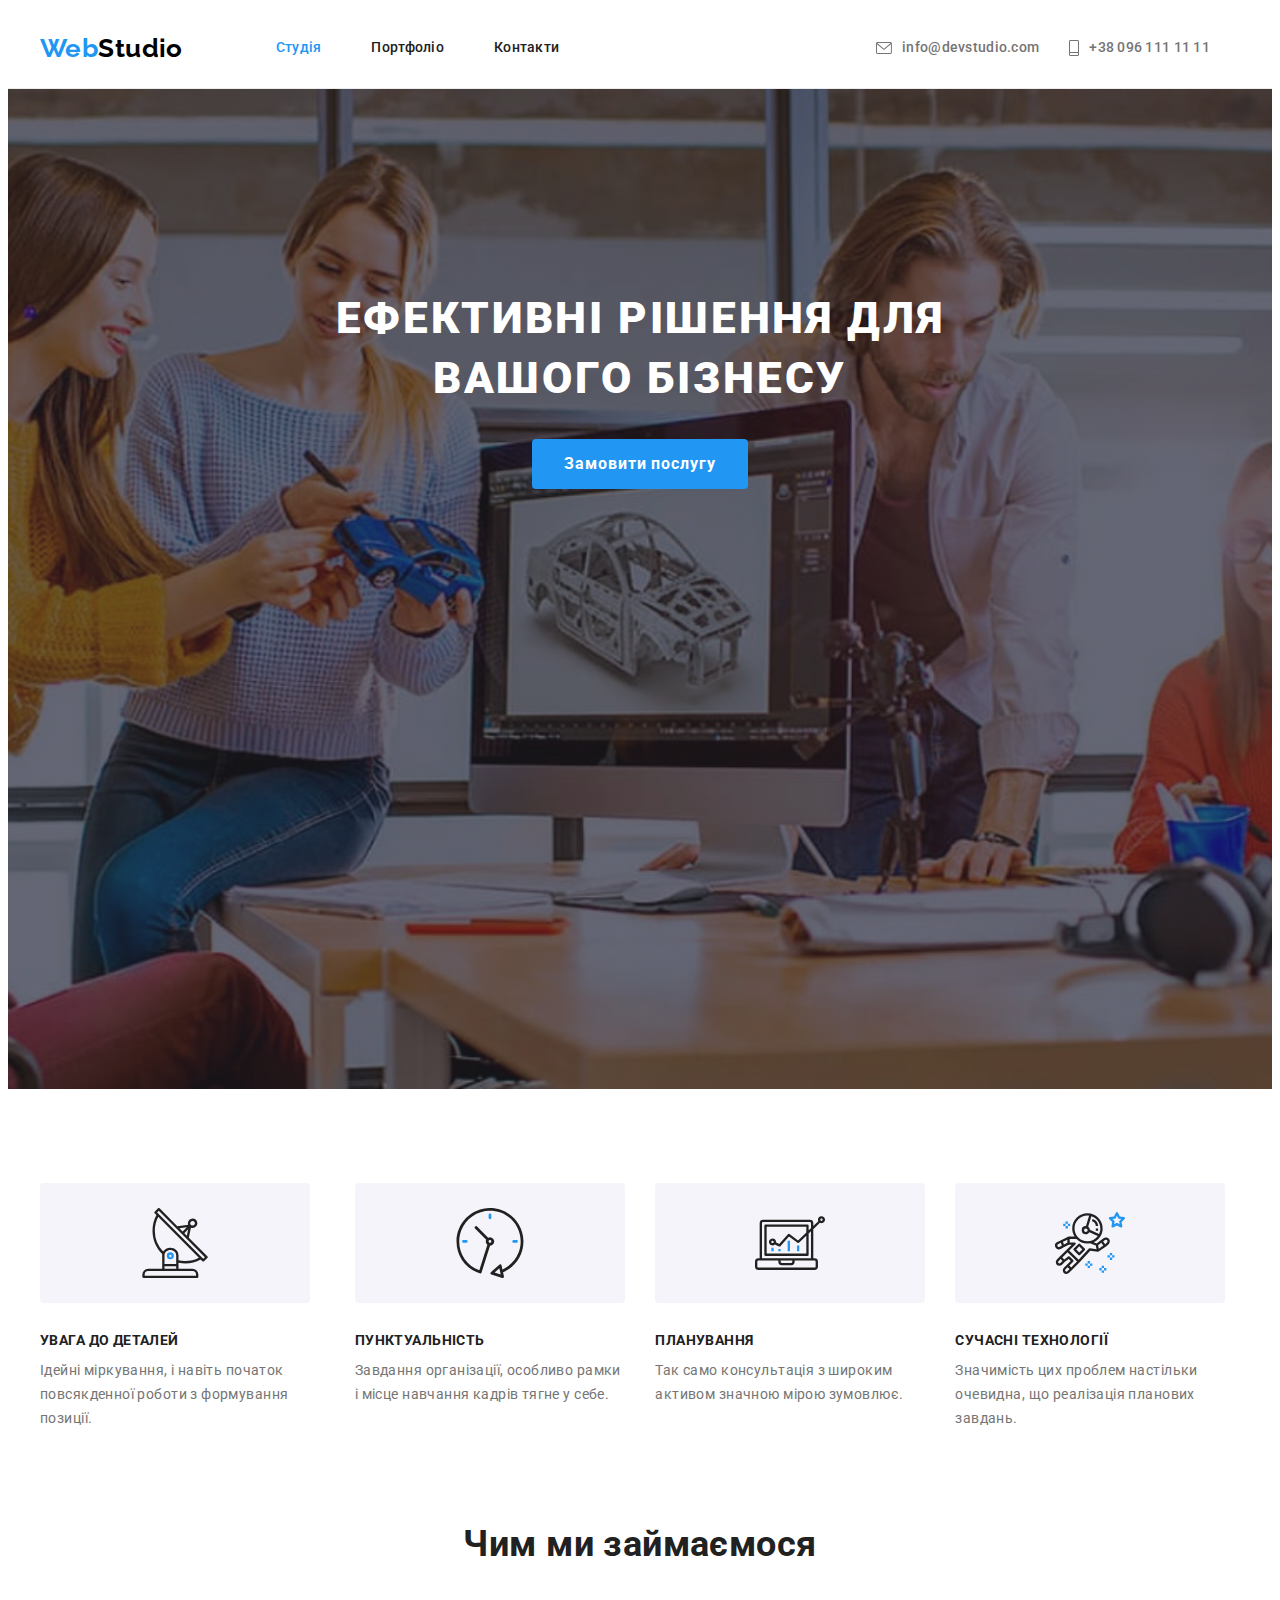
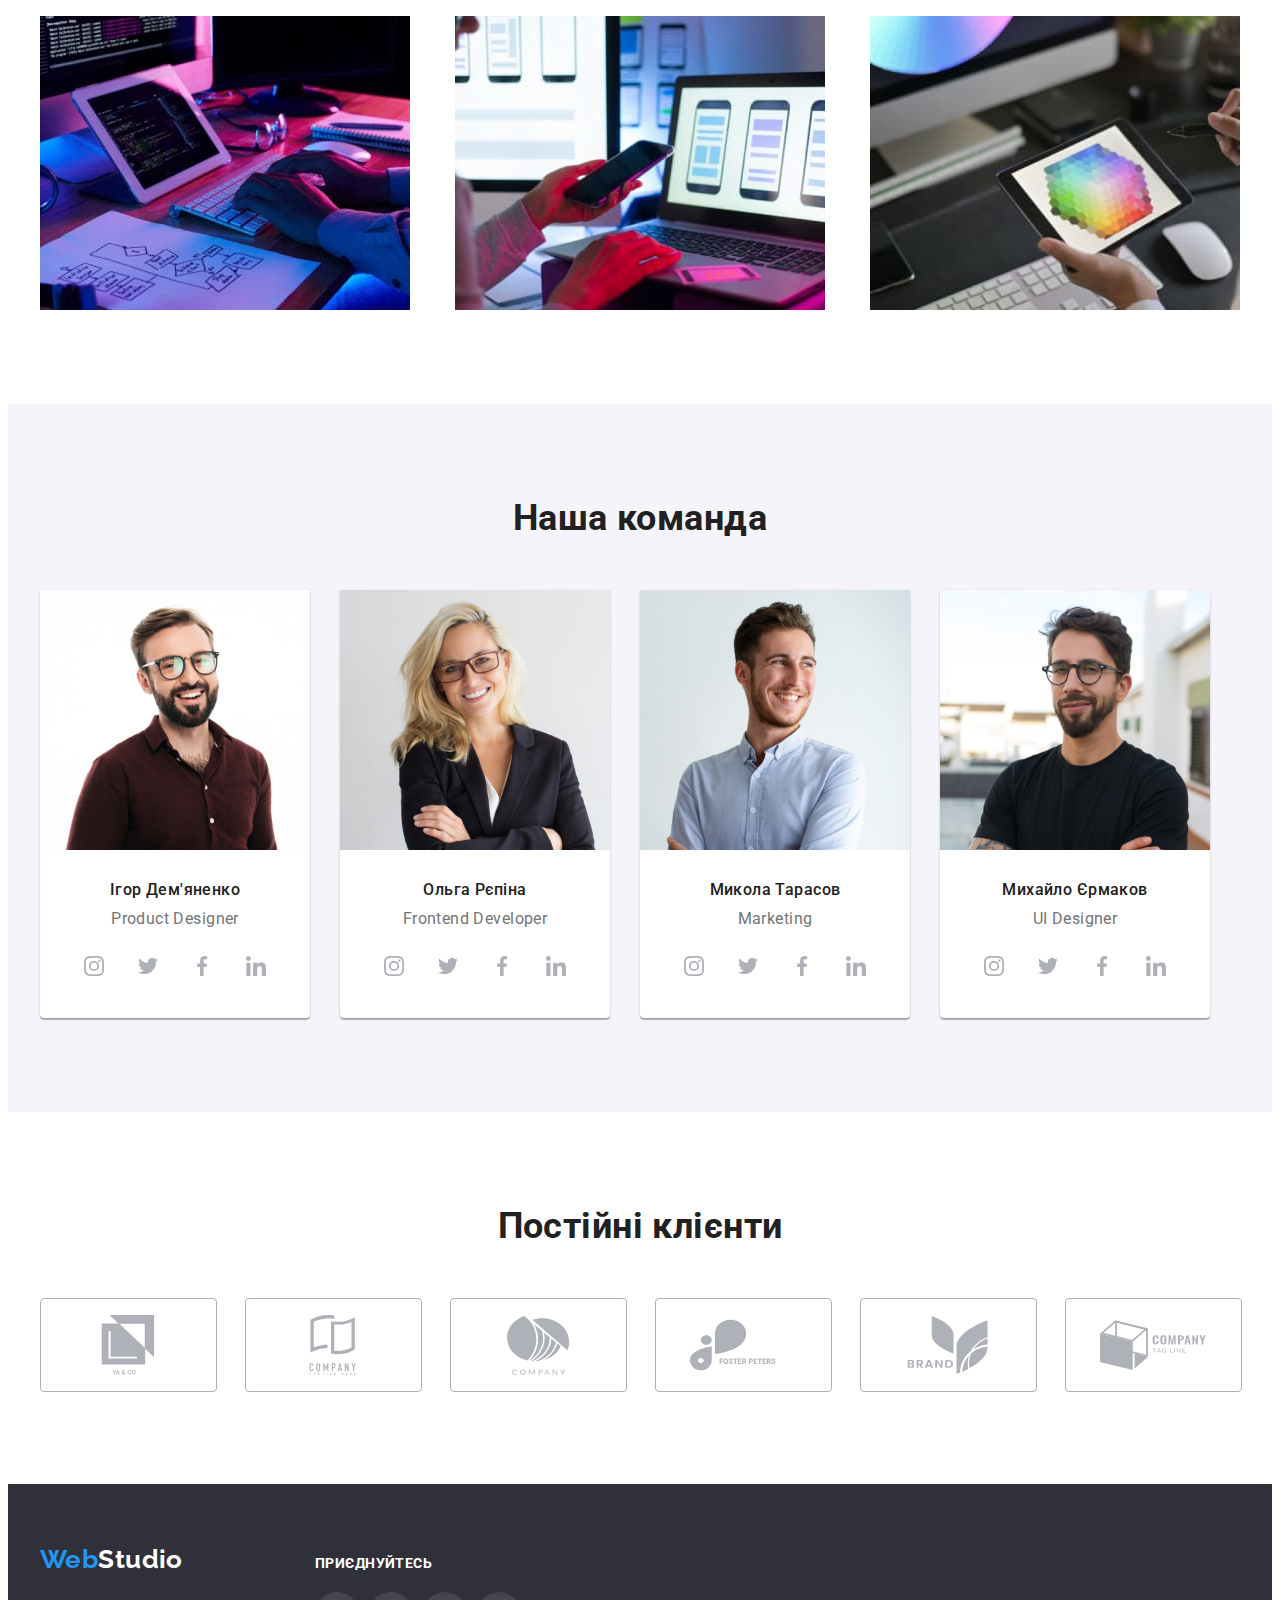
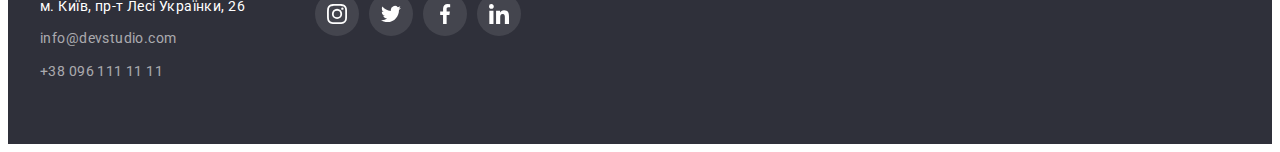
==== index.html @ 327510e9 "goit-markup-hw-05" ====
<!DOCTYPE html>
<html lang="uk">
  <head>
    <meta charset="UTF-8" />
    <meta http-equiv="X-UA-Compatible" content="IE=edge" />
    <meta name="viewport" content="width=device-width, initial-scale=1.0" />
    <title>WebStudio&#128293;</title>

    <link rel="preconnect" href="https://fonts.googleapis.com" />
    <link rel="preconnect" href="https://fonts.gstatic.com" crossorigin />
    <link
      href="https://fonts.googleapis.com/css2?family=Raleway:wght@700&family=Roboto:wght@400;500;700;900&display=swap"
      rel="stylesheet"
    />
    <link
      rel="stylesheet"
      href="https://cdnjs.cloudflare.com/ajax/libs/modern-normalize/1.1.0/modern-normalize.min.css"
      integrity="sha512-wpPYUAdjBVSE4KJnH1VR1HeZfpl1ub8YT/NKx4PuQ5NmX2tKuGu6U/JRp5y+Y8XG2tV+wKQpNHVUX03MfMFn9Q=="
      crossorigin="anonymous"
      referrerpolicy="no-referrer"
    />

    <link rel="stylesheet" href="./css/styles.css" />
  </head>
  <body>
    <header class="header">
      <div class="container header-container">
        <nav class="nav-container">
          <a href="./index.html" lang="en" class="logo"
            >Web<span class="logo-part">Studio</span></a
          >

          <ul class="site-nav list">
            <li class="site-nav-item">
              <a href="./index.html" class="nav-link current-page">Студія</a>
            </li>
            <li class="site-nav-item">
              <a href="./portfolio.html" class="nav-link">Портфоліо</a>
            </li>
            <li class="site-nav-item">
              <a href="#" class="nav-link">Контакти</a>
            </li>
          </ul>
        </nav>

        <ul class="header-contact list">
          <li class="site-nav-link">
            <a href="mailto:info@devstudio.com" lang="en" class="address-item">
              <svg class="icon" width="16" height="12">
                <use href="./img/icons.svg#icon-mail"></use>
              </svg>
              info@devstudio.com</a
            >
          </li>
          <li class="site-nav-link">
            <a href="tel:+380961111111" class="address-item">
              <svg class="icon" width="10" height="16">
                <use href="./img/icons.svg#icon-phone"></use>
              </svg>
              +38 096 111 11 11</a
            >
          </li>
        </ul>
      </div>
    </header>

    <main>
      <section class="section hero">
        <div class="container">
          <h1 class="hero-title uppercase">
            Ефективні рішення для<br />
            вашого бізнесу
          </h1>
          <button type="button" class="hero-button">Замовити послугу</button>
        </div>
      </section>

      <section class="section">
        <div class="container">
          <h2 class="visually-hidden">Переваги</h2>
          <ul class="benefits-item list">
            <li class="benefits-list">
              <div class="befits-icon">
                <svg class="icon" width="70" height="70">
                  <use href="./img/icons.svg#icon-antena"></use>
                </svg>
              </div>
              <h3 class="benefits-title uppercase">Увага до деталей</h3>
              <p class="benefits-secondary-text">
                Ідейні міркування, і навіть початок повсякденної роботи з
                формування позиції.
              </p>
            </li>
            <li class="benefits-list">
              <div class="befits-icon">
                <svg class="icon" width="70" height="70">
                  <use href="./img/icons.svg#icon-clock"></use>
                </svg>
              </div>
              <h3 class="benefits-title uppercase">Пунктуальність</h3>
              <p class="benefits-secondary-text">
                Завдання організації, особливо рамки і місце навчання кадрів
                тягне у себе.
              </p>
            </li>
            <li class="benefits-list">
              <div class="befits-icon">
                <svg class="icon" width="70" height="70">
                  <use href="./img/icons.svg#icon-diagram"></use>
                </svg>
              </div>
              <h3 class="benefits-title uppercase">Планування</h3>
              <p class="benefits-secondary-text">
                Так само консультація з широким активом значною мірою зумовлює.
              </p>
            </li>
            <li class="benefits-list">
              <div class="befits-icon">
                <svg class="icon" width="70" height="70">
                  <use href="./img/icons.svg#icon-astronaut"></use>
                </svg>
              </div>
              <h3 class="benefits-title uppercase">Сучасні технології</h3>
              <p class="benefits-secondary-text">
                Значимість цих проблем настільки очевидна, що реалізація
                планових завдань.
              </p>
            </li>
          </ul>
        </div>
      </section>

      <section class="section section-galery">
        <div class="container">
          <h2 class="section-title">Чим ми займаємося</h2>

          <ul class="galery list">
            <li>
              <img
                src="./img/box-img-1.jpg"
                alt="людина набирає код на пк"
                width="370"
                height="294"
              />
            </li>
            <li>
              <img
                src="./img/box-img-2.jpg"
                alt="розробка мобільних додатків"
                width="370"
                height="294"
              />
            </li>
            <li>
              <img
                src="./img/box-img-3.jpg"
                alt="людина обирає палітру"
                width="370"
                height="294"
              />
            </li>
          </ul>
        </div>
      </section>

      <section class="section section-command">
        <div class="container">
          <h2 class="section-title">Наша команда</h2>

          <ul class="team-img list">
            <li class="card">
              <img
                src="./img/team-img-1.jpg"
                alt="фото чоловіка"
                width="270"
                height="260"
              />
              <div class="team-cards">
                <h3 class="card-title">Ігор Дем'яненко</h3>
                <p class="card-item" lang="en">Product Designer</p>
                <ul class="team-soc-list list">
                  <li class="team-soc-item">
                    <a
                      class="team-soc-link"
                      href="#"
                      rel="nofollow noopener noreferrer"
                      target="_blank"
                    >
                      <svg class="team-soc-icon" width="20" height="20">
                        <use href="./img/icons.svg#icon-instagram"></use>
                      </svg>
                    </a>
                  </li>
                  <li class="team-soc-item">
                    <a
                      class="team-soc-link"
                      href="#"
                      rel="nofollow noopener noreferrer"
                      target="_blank"
                    >
                      <svg class="team-soc-icon" width="20" height="20">
                        <use href="./img/icons.svg#icon-twitter"></use>
                      </svg>
                    </a>
                  </li>
                  <li class="team-soc-item">
                    <a
                      class="team-soc-link"
                      href="#"
                      rel="nofollow noopener noreferrer"
                      target="_blank"
                    >
                      <svg class="team-soc-icon" width="20" height="20">
                        <use href="./img/icons.svg#icon-facebook"></use>
                      </svg>
                    </a>
                  </li>
                  <li class="team-soc-item">
                    <a
                      class="team-soc-link"
                      href="#"
                      rel="nofollow noopener noreferrer"
                      target="_blank"
                    >
                      <svg class="team-soc-icon" width="20" height="20">
                        <use href="./img/icons.svg#icon-linkedin"></use>
                      </svg>
                    </a>
                  </li>
                </ul>
              </div>
            </li>
            <li class="card">
              <img
                src="./img/team-img-2.jpg"
                alt="фото жінки"
                width="270"
                height="260"
              />
              <div class="team-cards">
                <h3 class="card-title">Ольга Рєпіна</h3>
                <p class="card-item" lang="en">Frontend Developer</p>
                <ul class="team-soc-list list">
                  <li class="team-soc-item">
                    <a
                      class="team-soc-link"
                      href="#"
                      rel="nofollow noopener noreferrer"
                      target="_blank"
                    >
                      <svg class="team-soc-icon" width="20" height="20">
                        <use href="./img/icons.svg#icon-instagram"></use>
                      </svg>
                    </a>
                  </li>
                  <li class="team-soc-item">
                    <a
                      class="team-soc-link"
                      href="#"
                      rel="nofollow noopener noreferrer"
                      target="_blank"
                    >
                      <svg class="team-soc-icon" width="20" height="20">
                        <use href="./img/icons.svg#icon-twitter"></use>
                      </svg>
                    </a>
                  </li>
                  <li class="team-soc-item">
                    <a
                      class="team-soc-link"
                      href="#"
                      rel="nofollow noopener noreferrer"
                      target="_blank"
                    >
                      <svg class="team-soc-icon" width="20" height="20">
                        <use href="./img/icons.svg#icon-facebook"></use>
                      </svg>
                    </a>
                  </li>
                  <li class="team-soc-item">
                    <a
                      class="team-soc-link"
                      href="#"
                      rel="nofollow noopener noreferrer"
                      target="_blank"
                    >
                      <svg class="team-soc-icon" width="20" height="20">
                        <use href="./img/icons.svg#icon-linkedin"></use>
                      </svg>
                    </a>
                  </li>
                </ul>
              </div>
            </li>
            <li class="card">
              <img
                src="./img/team-img-3.jpg"
                alt="фото чоловіка"
                width="270"
                height="260"
              />
              <div class="team-cards">
                <h3 class="card-title">Микола Тарасов</h3>
                <p class="card-item" lang="en">Marketing</p>
                <ul class="team-soc-list list">
                  <li class="team-soc-item">
                    <a
                      class="team-soc-link"
                      href="#"
                      rel="nofollow noopener noreferrer"
                      target="_blank"
                    >
                      <svg class="team-soc-icon" width="20" height="20">
                        <use href="./img/icons.svg#icon-instagram"></use>
                      </svg>
                    </a>
                  </li>
                  <li class="team-soc-item">
                    <a
                      class="team-soc-link"
                      href="#"
                      rel="nofollow noopener noreferrer"
                      target="_blank"
                    >
                      <svg class="team-soc-icon" width="20" height="20">
                        <use href="./img/icons.svg#icon-twitter"></use>
                      </svg>
                    </a>
                  </li>
                  <li class="team-soc-item">
                    <a
                      class="team-soc-link"
                      href="#"
                      rel="nofollow noopener noreferrer"
                      target="_blank"
                    >
                      <svg class="team-soc-icon" width="20" height="20">
                        <use href="./img/icons.svg#icon-facebook"></use>
                      </svg>
                    </a>
                  </li>
                  <li class="team-soc-item">
                    <a
                      class="team-soc-link"
                      href="#"
                      rel="nofollow noopener noreferrer"
                      target="_blank"
                    >
                      <svg class="team-soc-icon" width="20" height="20">
                        <use href="./img/icons.svg#icon-linkedin"></use>
                      </svg>
                    </a>
                  </li>
                </ul>
              </div>
            </li>
            <li class="card">
              <img
                src="./img/team-img-4.jpg"
                alt="фото чоловіка"
                width="270"
                height="260"
              />
              <div class="team-cards">
                <h3 class="card-title">Михайло Єрмаков</h3>
                <p class="card-item" lang="en">UI Designer</p>
                <ul class="team-soc-list list">
                  <li class="team-soc-item">
                    <a
                      class="team-soc-link"
                      href="#"
                      rel="nofollow noopener noreferrer"
                      target="_blank"
                    >
                      <svg class="team-soc-icon" width="20" height="20">
                        <use href="./img/icons.svg#icon-instagram"></use>
                      </svg>
                    </a>
                  </li>
                  <li class="team-soc-item">
                    <a
                      class="team-soc-link"
                      href="#"
                      rel="nofollow noopener noreferrer"
                      target="_blank"
                    >
                      <svg class="team-soc-icon" width="20" height="20">
                        <use href="./img/icons.svg#icon-twitter"></use>
                      </svg>
                    </a>
                  </li>
                  <li class="team-soc-item">
                    <a
                      class="team-soc-link"
                      href="#"
                      rel="nofollow noopener noreferrer"
                      target="_blank"
                    >
                      <svg class="team-soc-icon" width="20" height="20">
                        <use href="./img/icons.svg#icon-facebook"></use>
                      </svg>
                    </a>
                  </li>
                  <li class="team-soc-item">
                    <a
                      class="team-soc-link"
                      href="#"
                      rel="nofollow noopener noreferrer"
                      target="_blank"
                    >
                      <svg class="team-soc-icon" width="20" height="20">
                        <use href="./img/icons.svg#icon-linkedin"></use>
                      </svg>
                    </a>
                  </li>
                </ul>
              </div>
            </li>
          </ul>
        </div>
      </section>
      <section class="section">
        <div class="container">
          <h2 class="section-title">Постійні клієнти</h2>
          <ul class="client-list list">
            <li class="client-item">
              <a
                class="client-link"
                href="#"
                rel="nofollow noopener noreferrer"
                target="_blank"
              >
                <svg class="client-soc-icon" width="106" height="60">
                  <use href="./img/icons.svg#icon-client1"></use>
                </svg>
              </a>
            </li>
            <li class="client-item">
              <a
                class="client-link"
                href="#"
                rel="nofollow noopener noreferrer"
                target="_blank"
              >
                <svg class="client-soc-icon" width="106" height="60">
                  <use href="./img/icons.svg#icon-client2"></use>
                </svg>
              </a>
            </li>
            <li class="client-item">
              <a
                class="client-link"
                href="#"
                rel="nofollow noopener noreferrer"
                target="_blank"
              >
                <svg class="client-soc-icon" width="106" height="60">
                  <use href="./img/icons.svg#icon-client3"></use>
                </svg>
              </a>
            </li>
            <li class="client-item">
              <a
                class="client-link"
                href="#"
                rel="nofollow noopener noreferrer"
                target="_blank"
              >
                <svg class="client-soc-icon" width="106" height="60">
                  <use href="./img/icons.svg#icon-client4"></use>
                </svg>
              </a>
            </li>
            <li class="client-item">
              <a
                class="client-link"
                href="#"
                rel="nofollow noopener noreferrer"
                target="_blank"
              >
                <svg class="client-soc-icon" width="106" height="60">
                  <use href="./img/icons.svg#icon-client5"></use>
                </svg>
              </a>
            </li>
            <li class="client-item">
              <a
                class="client-link"
                href="#"
                rel="nofollow noopener noreferrer"
                target="_blank"
              >
                <svg class="client-soc-icon" width="106" height="60">
                  <use href="./img/icons.svg#icon-client6"></use>
                </svg>
              </a>
            </li>
          </ul>
        </div>
      </section>
    </main>

    <footer class="basement">
      <div class="container footer-position">
        <div class="footer-section">
          <a href="./index.html" lang="en" class="footer-logo"
            >Web<span class="logo-part">Studio</span></a
          >

          <address class="contacts">
            <ul class="footer-contacts list">
              <li class="adress-item-footer">
                <a
                  class="address-item-map"
                  href="https://www.google.com/maps/d/embed?mid=10uSM3H-mIU3GznYo2szRIEphczw&hl=en_US&ehbc=2E312F"
                  target="_blank"
                  rel="noreferrer noopener nofollow"
                  >м. Київ, пр-т Лесі Українки, 26</a
                >
              </li>
              <li class="adress-item-footer">
                <a
                  href="mailto:info@devstudio.com"
                  lang="en"
                  class="address-item-bottom"
                  >info@devstudio.com</a
                >
              </li>
              <li class="adress-item-footer">
                <a href="tel:+380961111111" class="address-item-bottom"
                  >+38 096 111 11 11</a
                >
              </li>
            </ul>
          </address>
        </div>
        <div class="footer-soc-sidebar">
          <p class="footer-title uppercase">приєднуйтесь</p>
          <ul class="team-soc-list footer-soc-list list">
            <li class="team-soc-item">
              <a
                class="team-soc-link footer-soc-link"
                href="#"
                rel="noreferrer noopener nofollow"
                target="_blank"
              >
                <svg class="team-soc-icon" width="20" height="20">
                  <use href="./img/icons.svg#icon-instagram"></use>
                </svg>
              </a>
            </li>
            <li class="team-soc-item">
              <a
                class="team-soc-link footer-soc-link"
                href="#"
                rel="noreferrer noopener nofollow"
                target="_blank"
              >
                <svg class="team-soc-icon" width="20" height="20">
                  <use href="./img/icons.svg#icon-twitter"></use>
                </svg>
              </a>
            </li>
            <li class="team-soc-item">
              <a
                class="team-soc-link footer-soc-link"
                href="#"
                rel="noreferrer noopener nofollow"
                target="_blank"
              >
                <svg class="team-soc-icon" width="20" height="20">
                  <use href="./img/icons.svg#icon-facebook"></use>
                </svg>
              </a>
            </li>
            <li class="team-soc-item">
              <a
                class="team-soc-link footer-soc-link"
                href="#"
                rel="noreferrer noopener nofollow"
                target="_blank"
              >
                <svg class="team-soc-icon" width="20" height="20">
                  <use href="./img/icons.svg#icon-linkedin"></use>
                </svg>
              </a>
            </li>
          </ul>
        </div>
      </div>
    </footer>
  </body>
</html>
---- css/styles.css ----
/* Common styles */
:root {
    --accent-color: #2196f3;

    --hover-background-color: #188ce8;
    /* bg hover for hero button */

    --secondary-color: #212121;
    /* text titles */

    --primary-color: #757575;
    /* text */

    --border-color: #ececec;
    /* border */

    --no-accent-color: #AFB1B8;

    --white-color: #ffffff;

    --black-color: #000000;

    --secondary-background-color: #f5f4fa;
    /* bg some buttons */

    --address-primary-color: rgba(255, 255, 255, 0.6);

    --primary-background-color: #2f303a;
    /* bg footer and hero */
}

p,
h1,
h2,
h3,
h4,
h5,
h6 {
    margin: 0;
}

ul,
ol {
    margin: 0;
    padding-left: 0;
}

button {
    cursor: pointer;
}

address {
    font-style: normal;
    margin-top: 20px;

}

img {
    display: block;
    max-width: 100%;
    height: auto;
}

.visually-hidden {
    position: absolute;
    width: 1px;
    height: 1px;
    margin: -1px;
    border: 0;
    padding: 0;

    white-space: nowrap;
    clip-path: inset(100%);
    clip: rect(0 0 0 0);
    overflow: hidden;
}

.underline {
    text-decoration: none;
}

.uppercase {
    text-transform: uppercase;
}

.list {
    list-style: none;
}

body {
    font-family: 'Roboto', sans-serif;
    font-size: 14px;
    letter-spacing: 0.03em;
    background-color: var(--white-color);
    color: var(--primary-color);
}

.container {
    width: 1200px;
    padding-left: 15px;
    padding-right: 15px;
    margin-left: auto;
    margin-right: auto;
    /* outline: 2px solid red; */
}

.section {
    padding-top: 94px;
    padding-bottom: 94px;
}

/* -------------------HEADER------------------- */

.site-nav {
    display: flex;
    margin-left: auto;
}

.site-nav-item:not(.site-nav-item:last-child) {
    margin-right: 50px;
}

.header-container {
    display: flex;
    align-items: center;
}

.header .nav-container {
    display: flex;
    align-items: center;
}

.header {
    border-bottom: 1px solid var(--border-color);
}

.logo {
    margin-right: 93px;

    font-family: 'Raleway';
    font-weight: 700;
    font-size: 26px;
    line-height: 1.19;
    color: var(--accent-color);
    text-decoration: none;
}

.header-container .logo-part {
    color: var(--black-color);
}

.nav-link {
    display: block;
    padding-top: 32px;
    padding-bottom: 32px;

    font-weight: 500;
    line-height: 1.14;
    letter-spacing: 0.02em;
    color: var(--secondary-color);
    text-decoration: none;
}

.nav-link:hover,
.nav-link:focus {
    color: var(--accent-color);
}

.current-page {
    color: var(--accent-color);
}

.current-page:hover,
.current-page:focus {
    color: var(--hover-background-color);
}

.header-contact {
    display: flex;
    margin-left: auto;
}

.address-item .icon {
    margin-right: 10px;
    fill: currentColor;
}

.address-item {
    margin-right: 50px;

    font-weight: 500;
    font-size: 14px;
    line-height: 1.14;
    letter-spacing: 0.02em;
    color: var(--primary-color);
    text-decoration: none;

    display: flex;
    align-items: center;
}


.address-item:last-child {
    margin-right: 30px;
}

.address-item:hover,
.address-item:focus {
    color: var(--accent-color);
}

/*-----------------------HERO!-------------------*/

.hero {
    background-color: var(--primary-background-color);
    padding-top: 200px;
    padding-bottom: 200px;
    margin-left: auto;
    margin-right: auto;
    max-width: 1600px;
    height: 600px;
    background-image: linear-gradient(rgba(47, 48, 58, 0.4),
            rgba(47, 48, 58, 0.4)),
        url(../img/hero-bg.jpg);
    background-repeat: no-repeat;
    background-position: center;
    background-size: cover;

    /* outline: 2px solid red; */
}

.hero-title {
    margin-bottom: 30px;


    font-weight: 900;
    font-size: 44px;
    line-height: 1.36;
    letter-spacing: 0.06em;
    text-align: center;
    color: var(--white-color);
}

/*------------------------BUTTON-------------------------*/

.hero-button {
    display: block;
    margin: 0 auto;
    padding: 10px 32px;

    font-family: 'Roboto';
    font-weight: 700;
    font-size: 16px;
    line-height: 1.88;
    letter-spacing: 0.06em;
    background-color: var(--accent-color);
    color: var(--white-color);
    border: none;
    border-radius: 4px;
    text-align: center;
}

.portfolio-btn {
    padding: 6px 22px;

    font-family: 'Roboto';
    font-weight: 500;
    color: var(--secondary-color);
    font-size: 16px;
    line-height: 1.62;
    letter-spacing: 0.03em;
    background-color: var(--secondary-background-color);
    border: none;
    border-radius: 4px;
}

.portfolio-btn:hover,
.portfolio-btn:focus {
    color: var(--white-color);
    background-color: var(--accent-color);
    box-shadow: 0px 3px 1px rgba(0, 0, 0, 0.1), 0px 1px 2px rgba(0, 0, 0, 0.08), 0px 2px 2px rgba(0, 0, 0, 0.12);
}

.hero-button:hover,
.hero-button:focus {
    background-color: var(--hover-background-color);

}

/* --------------------CONTENT----------------- */

.benefits-item {
    display: flex;
    margin: 0;
    padding-left: 0;
    gap: 30px;
}

.benefits-list .befits-icon {
    height: 120px;
    width: 270px;
    background: var(--secondary-background-color);
    border-radius: 4px;
    display: flex;
    align-items: center;
    justify-content: center;
    margin-bottom: 30px;
}

.benefits-title {
    margin-top: 0;
    margin-bottom: 10px;

    font-weight: 700;
    font-size: 14px;
    line-height: 1.14;
    color: var(--secondary-color);
}

.benefits-secondary-text {
    margin-bottom: 0;
    margin-top: 0;
    line-height: 1.7;
}

.section-title {
    margin-bottom: 50px;

    font-weight: 700;
    font-size: 36px;
    line-height: 1.16;
    text-align: center;
    color: var(--secondary-color);
}

.section-galery {
    padding-top: 0;
}

.galery {
    display: flex;
    justify-content: space-between;
    gap: 30px;
}

.section-command {
    background-color: var(--secondary-background-color);
}

.team-img {
    display: flex;
    gap: 30px;
}

.team-cards {
    padding-top: 30px;
    padding-bottom: 30px;
}

.card {
    width: 270px;
    background: var(--white-color);
    box-shadow: 0px 1px 3px rgba(0, 0, 0, 0.12), 0px 1px 1px rgba(0, 0, 0, 0.14), 0px 2px 1px rgba(0, 0, 0, 0.2);
    border-radius: 0px 0px 4px 4px;
}

.card-title {
    margin-bottom: 10px;

    font-weight: 500;
    font-size: 16px;
    line-height: 1.19;
    text-align: center;
    color: var(--secondary-color);
}

.card-item {
    font-size: 16px;
    line-height: 1.19;
    text-align: center;
    color: var(--primary-color);
    margin-bottom: 16px;
}

.team-soc-list {
    display: flex;
    justify-content: center;
    gap: 10px;
}

.team-soc-item {
    width: 44px;
    height: 44px;
}

.team-soc-link {
    width: 100%;
    height: 100%;
    border-radius: 50%;
    display: flex;
    align-items: center;
    justify-content: center;
    fill: var(--no-accent-color);
}

.team-soc-link:hover,
.team-soc-link:focus {
    background-color: var(--accent-color);
    fill: var(--white-color);
}

.client-list {
    display: flex;
    gap: 30px;
}

.client-item {
    width: calc((100% - 150px) / 6);
    height: 92px;
}

.client-link {
    width: 100%;
    height: 100%;
    border: 1px solid var(--no-accent-color);
    border-radius: 4px;
    display: flex;
    align-items: center;
    justify-content: center;
    fill: var(--no-accent-color);
}

.client-link:hover,
.client-link:focus {
    fill: var(--accent-color);
    border: 1px solid var(--accent-color);
}


/*----------------------FOOTER-------------------------*/

.footer-position {
    display: flex;
    align-items: baseline;
}

.footer-section {
    margin-right: 70px;
}

.footer-title {
    font-weight: 700;
    line-height: 1.14;
    color: var(--white-color);
    margin-bottom: 20px;
}


.footer-logo {
    font-family: 'Raleway';
    font-weight: 700;
    font-size: 26px;
    line-height: 1.19;
    color: var(--accent-color);
    text-decoration: none;
}

.basement .logo-part {
    color: var(--white-color);
}

.basement {
    padding-top: 60px;
    padding-bottom: 60px;

    background-color: var(--primary-background-color);
}

.adress-item-footer:not(.adress-item-footer:last-child) {
    margin-bottom: 9px;
}

.footer-soc-link {
    background: rgba(255, 255, 255, 0.1);
    fill: var(--white-color);
}

.contacts .address-item-bottom {
    font-size: 14px;
    line-height: 1.71;
    letter-spacing: 0.03em;
    text-decoration: none;
    color: var(--address-primary-color);
}

.contacts .address-item-map {
    font-size: 14px;
    line-height: 1.71;
    letter-spacing: 0.03em;
    text-decoration: none;
    color: var(--white-color);
}

.address-item-bottom:hover,
.address-item-bottom:focus {
    color: var(--accent-color);
}

.address-item-map:hover,
.address-item-map:focus {
    color: var(--accent-color);
}



/*--------------------PORTFOLIO-------------------- */

.portfolio-nav {
    display: flex;
    justify-content: center;
    margin-bottom: 50px;
    gap: 8px;
}

.portfolio-item {
    width: 370px;
    background-color: var(--white-color);
}

.portfolio-title {
    margin-bottom: 4px;


    font-weight: 700;
    font-size: 18px;
    line-height: 2;
    letter-spacing: 0.06em;
    color: var(--secondary-color);
}

.portfolio-type {
    margin-top: 0;

    font-size: 16px;
    line-height: 1.88;
    color: var(--primary-color);
}

.portfolio {
    display: flex;
    flex-wrap: wrap;
    gap: 30px;
}

.portfolio-descr {
    padding: 20px 24px;
    border-right: 1px solid var(--border-color);
    border-left: 1px solid var(--border-color);
    border-bottom: 1px solid var(--border-color);
}

.portfolio-link {
    display: block;
}

.portfolio-link:hover,
.portfolio-link:focus {
    box-shadow: 0px 1px 1px rgba(0, 0, 0, 0.12), 0px 4px 4px rgba(0, 0, 0, 0.06), 1px 4px 6px rgba(0, 0, 0, 0.16);
}
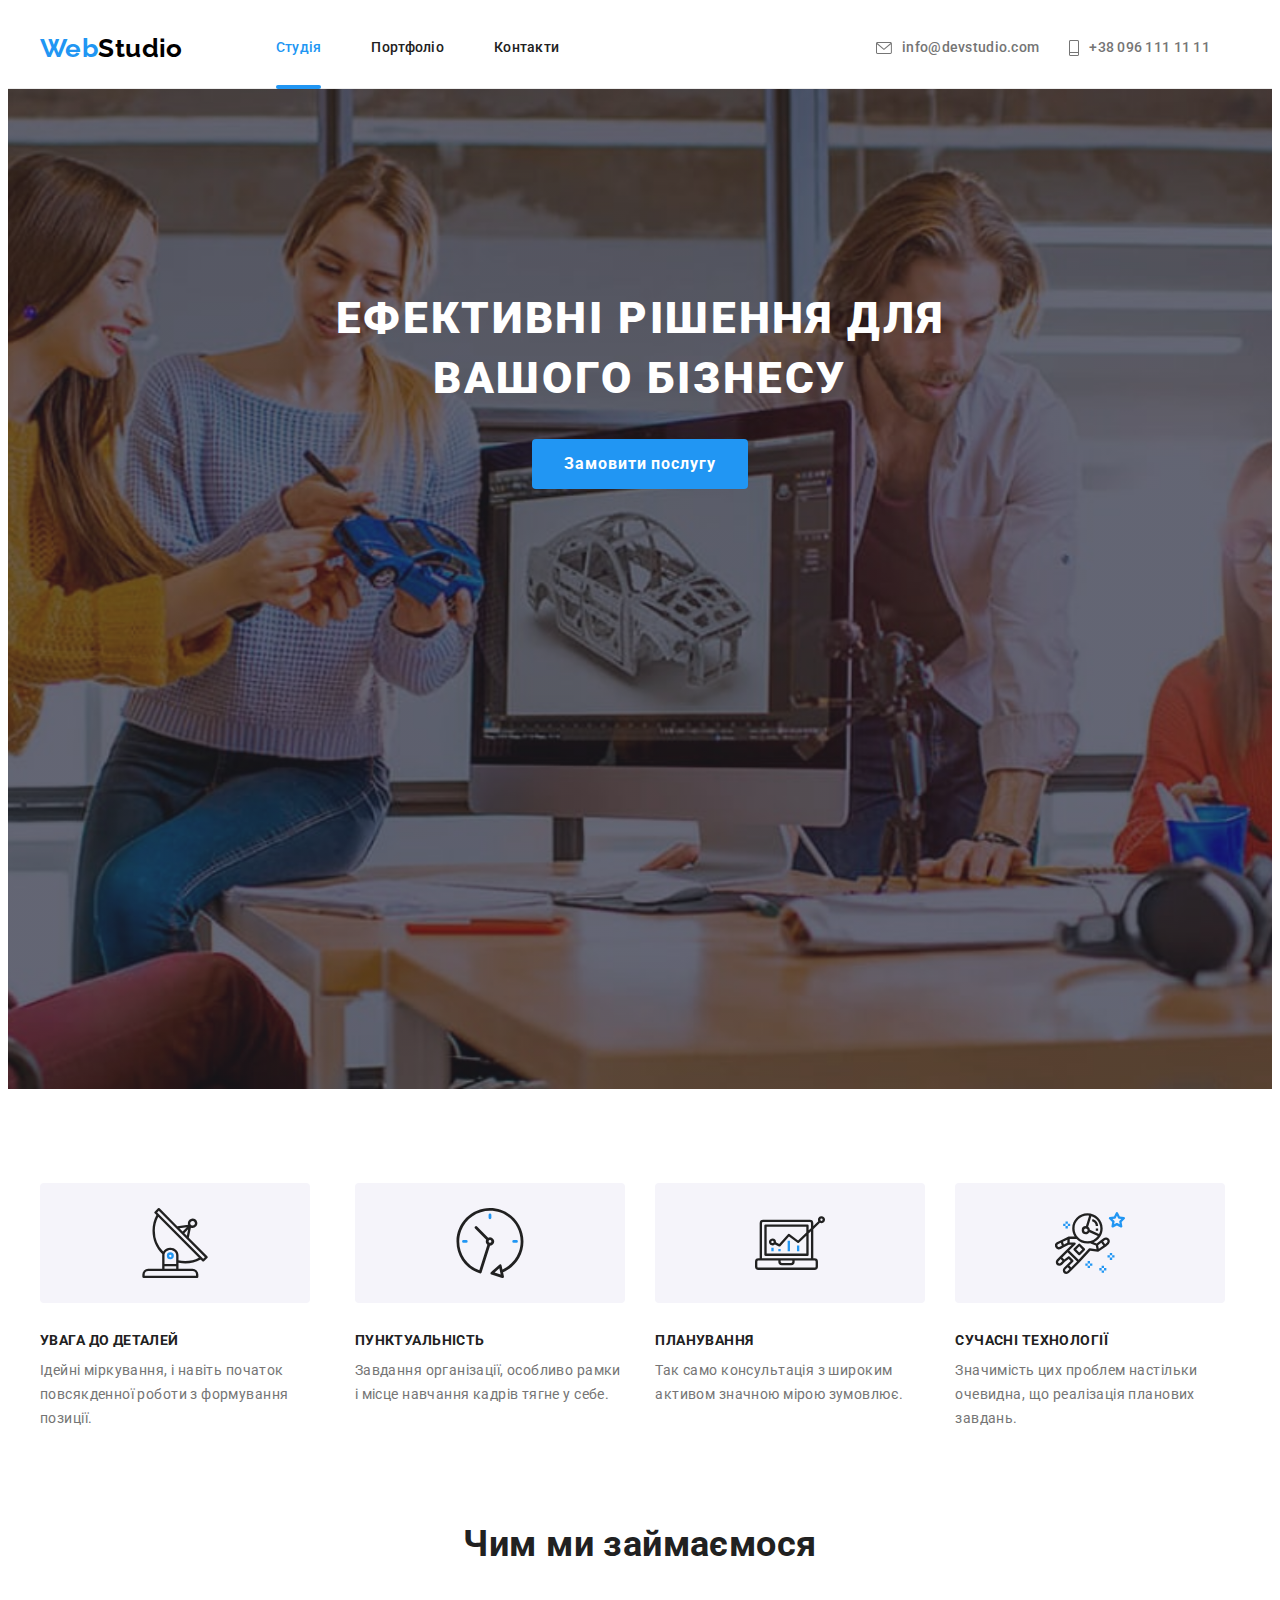
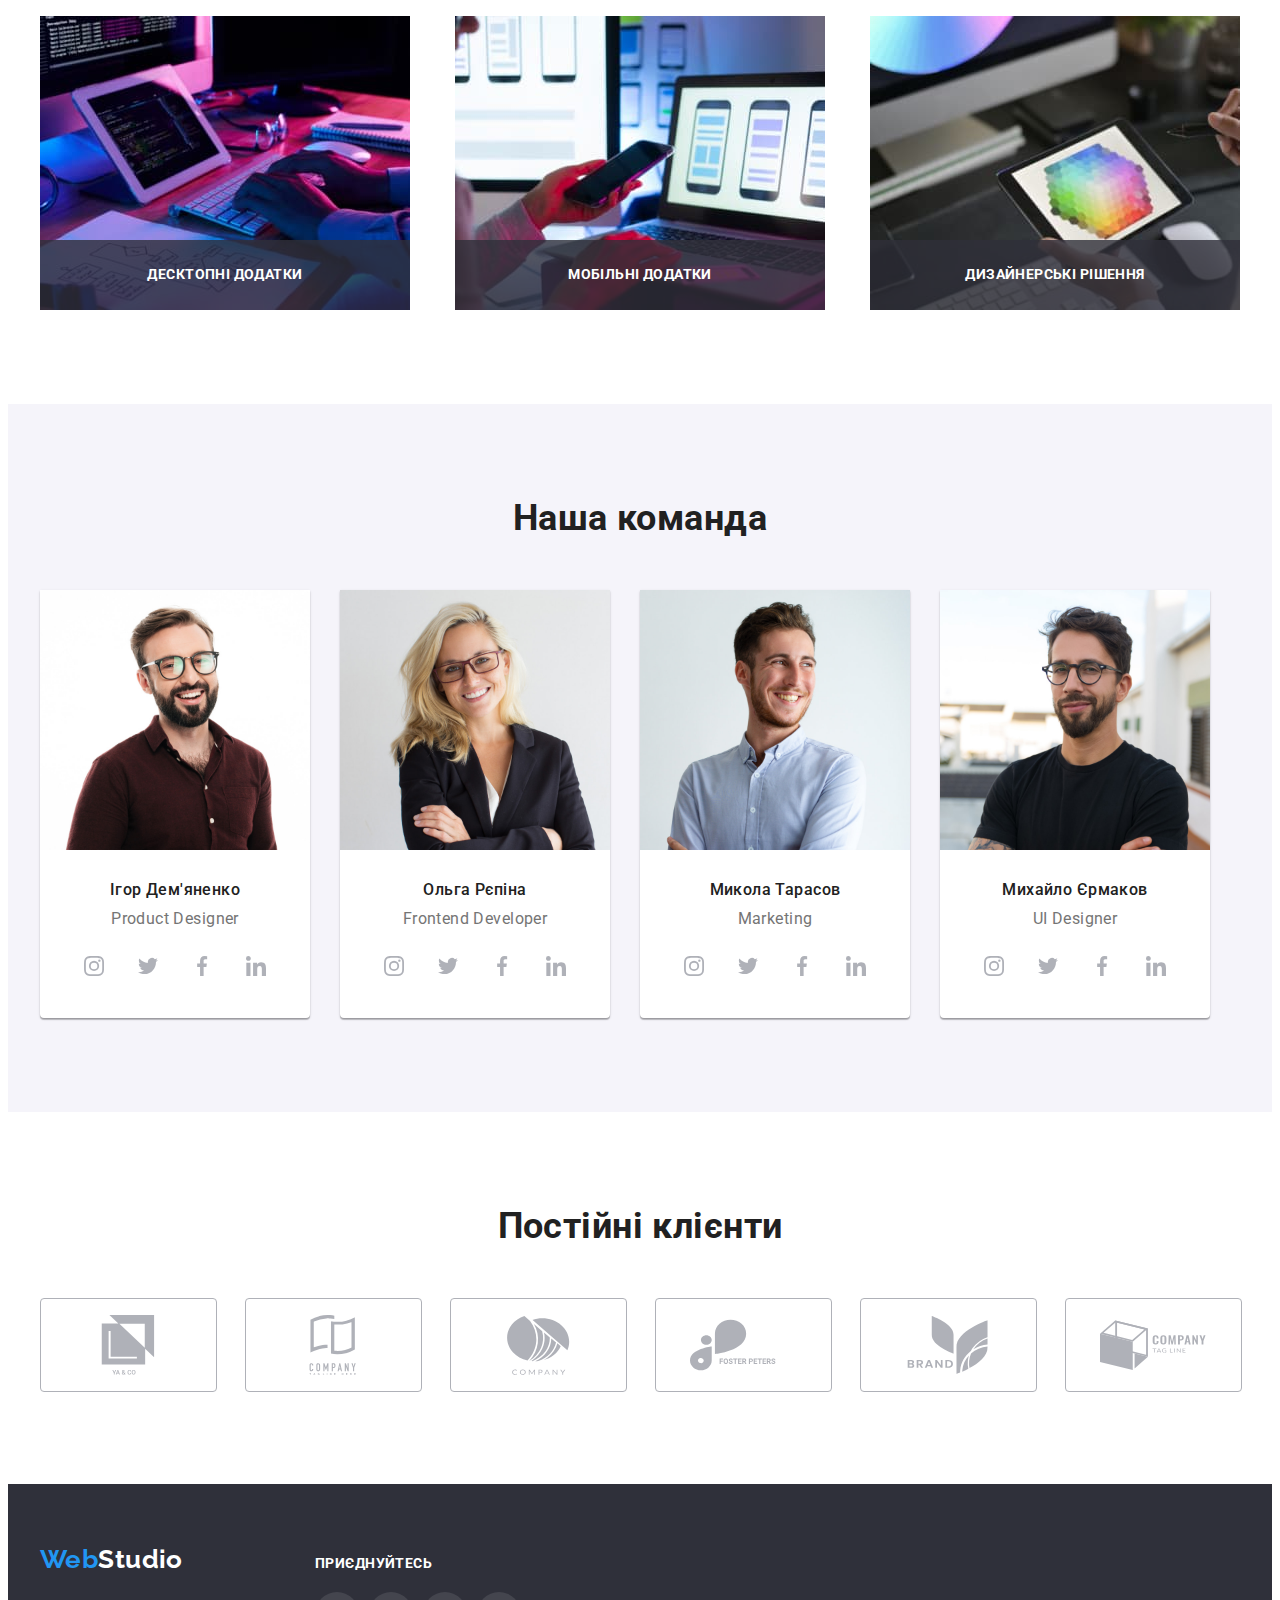
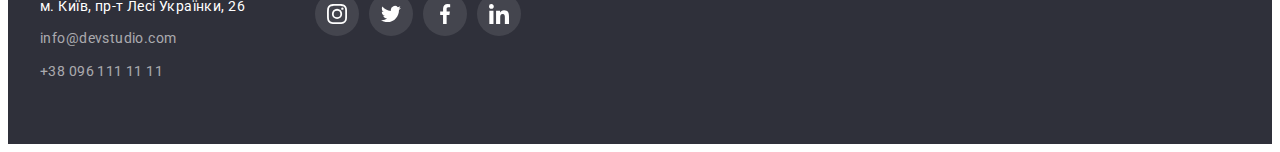
==== commit 15cbb929: "ДЗ сторінка index.html" ====
--- a/index.html
+++ b/index.html
@@ -136,28 +136,37 @@
 
           <ul class="galery list">
             <li>
-              <img
-                src="./img/box-img-1.jpg"
-                alt="людина набирає код на пк"
-                width="370"
-                height="294"
-              />
+              <div class="galery-top-wrap">
+                <img
+                  src="./img/box-img-1.jpg"
+                  alt="людина набирає код на пк"
+                  width="370"
+                  height="294"
+                />
+                <p class="galery-top-text">Десктопні додатки</p>
+              </div>
             </li>
             <li>
-              <img
-                src="./img/box-img-2.jpg"
-                alt="розробка мобільних додатків"
-                width="370"
-                height="294"
-              />
+              <div class="galery-top-wrap">
+                <img
+                  src="./img/box-img-2.jpg"
+                  alt="розробка мобільних додатків"
+                  width="370"
+                  height="294"
+                />
+                <p class="galery-top-text">Мобільні додатки</p>
+              </div>
             </li>
             <li>
-              <img
-                src="./img/box-img-3.jpg"
-                alt="людина обирає палітру"
-                width="370"
-                height="294"
-              />
+              <div class="galery-top-wrap">
+                <img
+                  src="./img/box-img-3.jpg"
+                  alt="людина обирає палітру"
+                  width="370"
+                  height="294"
+                />
+                <p class="galery-top-text">Дизайнерські рішення</p>
+              </div>
             </li>
           </ul>
         </div>
--- a/css/styles.css
+++ b/css/styles.css
@@ -159,6 +159,8 @@
     letter-spacing: 0.02em;
     color: var(--secondary-color);
     text-decoration: none;
+    position: relative;
+    transition: color 250ms cubic-bezier(0.4, 0, 0.2, 1);
 }
 
 .nav-link:hover,
@@ -170,9 +172,15 @@
     color: var(--accent-color);
 }
 
-.current-page:hover,
-.current-page:focus {
-    color: var(--hover-background-color);
+.current-page::after {
+    content: "";
+    width: 100%;
+    height: 4px;
+    background-color: var(--accent-color);
+    border-radius: 2px;
+    position: absolute;
+    bottom: -1px;
+    left: 0;
 }
 
 .header-contact {
@@ -194,6 +202,7 @@
     letter-spacing: 0.02em;
     color: var(--primary-color);
     text-decoration: none;
+    transition: color 250ms cubic-bezier(0.4, 0, 0.2, 1);
 
     display: flex;
     align-items: center;
@@ -258,6 +267,7 @@
     border: none;
     border-radius: 4px;
     text-align: center;
+    transition: background-color 250ms cubic-bezier(0.4, 0, 0.2, 1);
 }
 
 .portfolio-btn {
@@ -343,6 +353,29 @@
     gap: 30px;
 }
 
+.galery-top-wrap {
+    position: relative;
+}
+
+.galery-top-text {
+    position: absolute;
+    display: flex;
+    font-weight: 700;
+    font-size: 14px;
+    line-height: 1.14;
+    text-align: center;
+    letter-spacing: 0.03em;
+    text-transform: uppercase;
+    bottom: 0;
+    justify-content: center;
+    align-items: center;
+    width: 100%;
+    height: 70px;
+
+    background: rgba(47, 48, 58, 0.8);
+    color: var(--white-color);
+}
+
 .section-command {
     background-color: var(--secondary-background-color);
 }
@@ -401,6 +434,8 @@
     align-items: center;
     justify-content: center;
     fill: var(--no-accent-color);
+    transition: fill 250ms cubic-bezier(0.4, 0, 0.2, 1),
+        background-color 250ms cubic-bezier(0.4, 0, 0.2, 1);
 }
 
 .team-soc-link:hover,
@@ -428,6 +463,9 @@
     align-items: center;
     justify-content: center;
     fill: var(--no-accent-color);
+    transition: fill 250ms cubic-bezier(0.4, 0, 0.2, 1),
+        border 250ms cubic-bezier(0.4, 0, 0.2, 1);
+
 }
 
 .client-link:hover,
@@ -491,6 +529,7 @@
     letter-spacing: 0.03em;
     text-decoration: none;
     color: var(--address-primary-color);
+    transition: color 250ms cubic-bezier(0.4, 0, 0.2, 1);
 }
 
 .contacts .address-item-map {
@@ -499,6 +538,7 @@
     letter-spacing: 0.03em;
     text-decoration: none;
     color: var(--white-color);
+    transition: color 250ms cubic-bezier(0.4, 0, 0.2, 1);
 }
 
 .address-item-bottom:hover,
@@ -525,6 +565,23 @@
 .portfolio-item {
     width: 370px;
     background-color: var(--white-color);
+}
+
+.portfolio-top-wrap {
+    position: relative;
+    overflow: hidden;
+}
+
+.portfolio-top-text {
+    position: absolute;
+    top: 0;
+    font-size: 18px;
+    line-height: 1.56;
+    padding: 64px 24px;
+    background: rgba(33, 150, 243, 0.9);
+    color: #FFFFFF;
+    transform: translateY(100%);
+    transition: transform 250ms cubic-bezier(0.4, 0, 0.2, 1);
 }
 
 .portfolio-title {
@@ -566,4 +623,10 @@
 .portfolio-link:hover,
 .portfolio-link:focus {
     box-shadow: 0px 1px 1px rgba(0, 0, 0, 0.12), 0px 4px 4px rgba(0, 0, 0, 0.06), 1px 4px 6px rgba(0, 0, 0, 0.16);
+
+}
+
+.portfolio-link:hover .portfolio-top-text,
+.portfolio-link:focus .portfolio-top-text {
+    transform: translateY(0);
 }